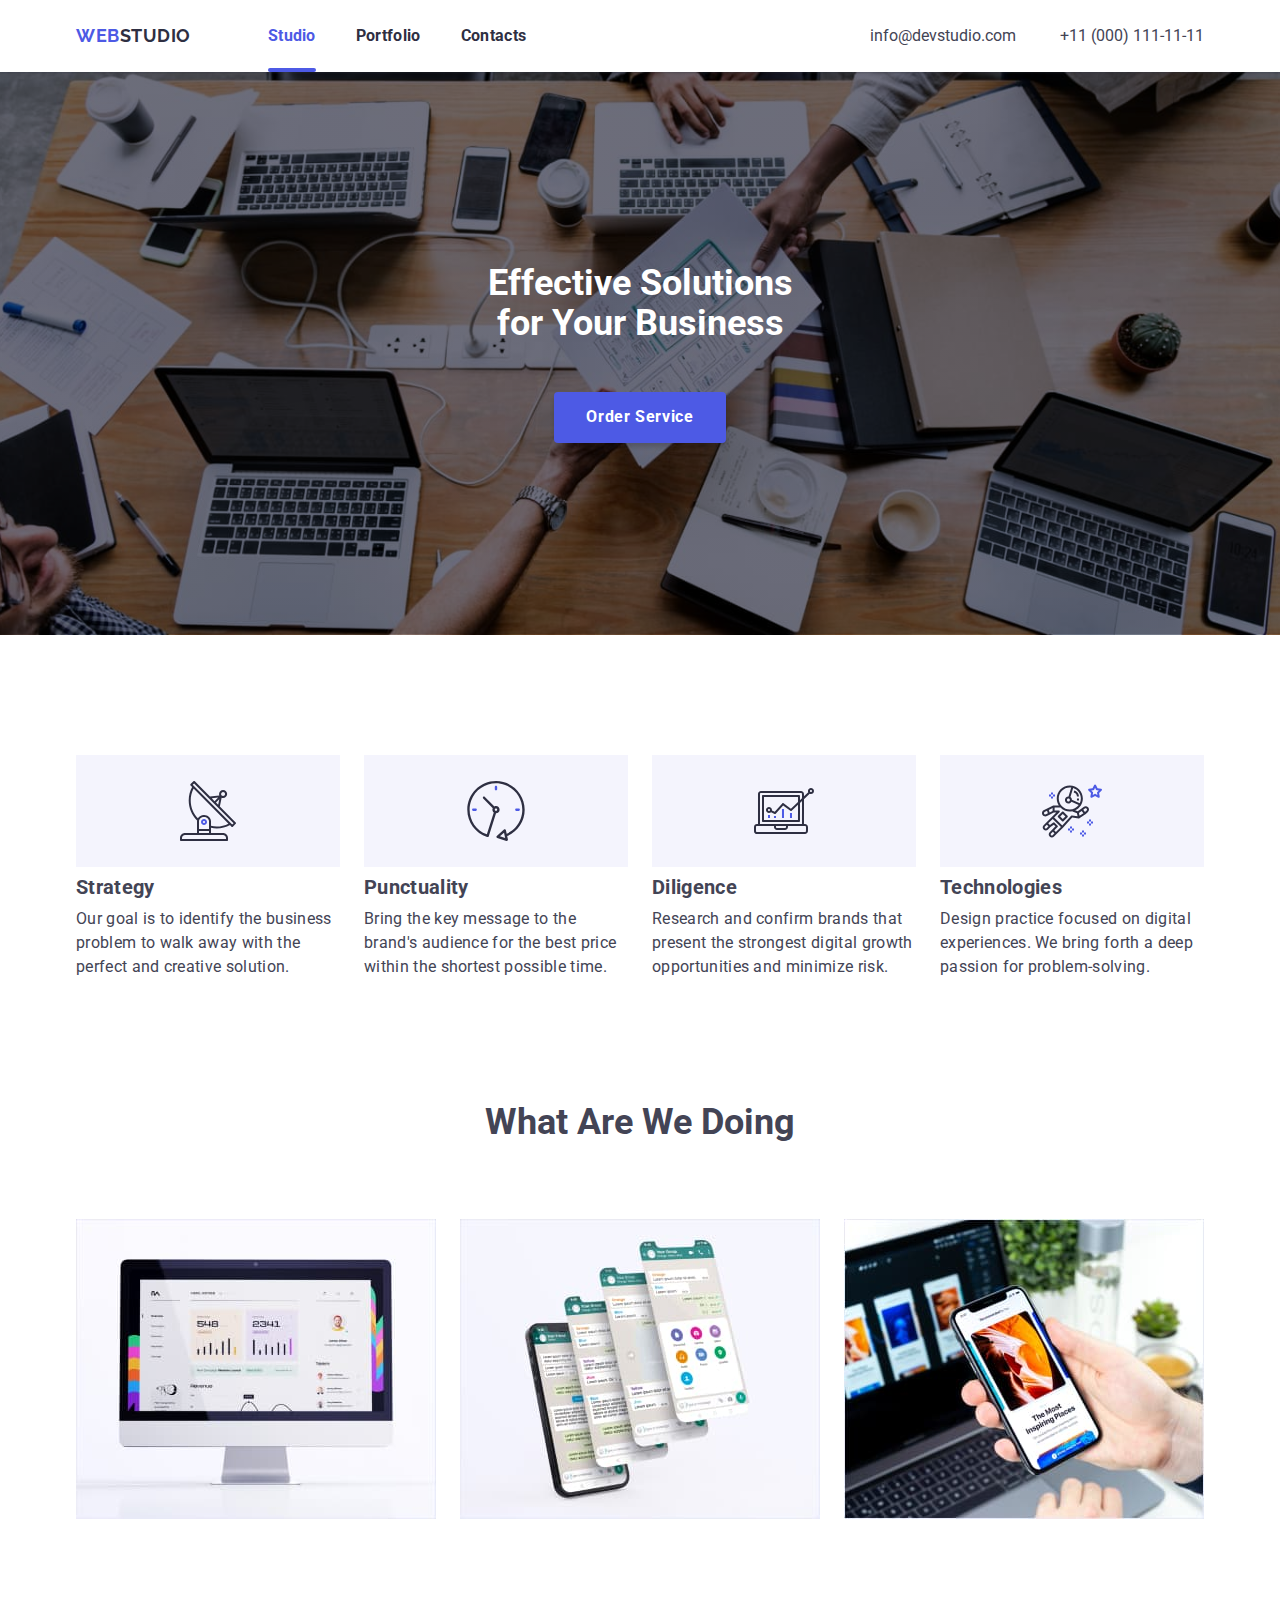
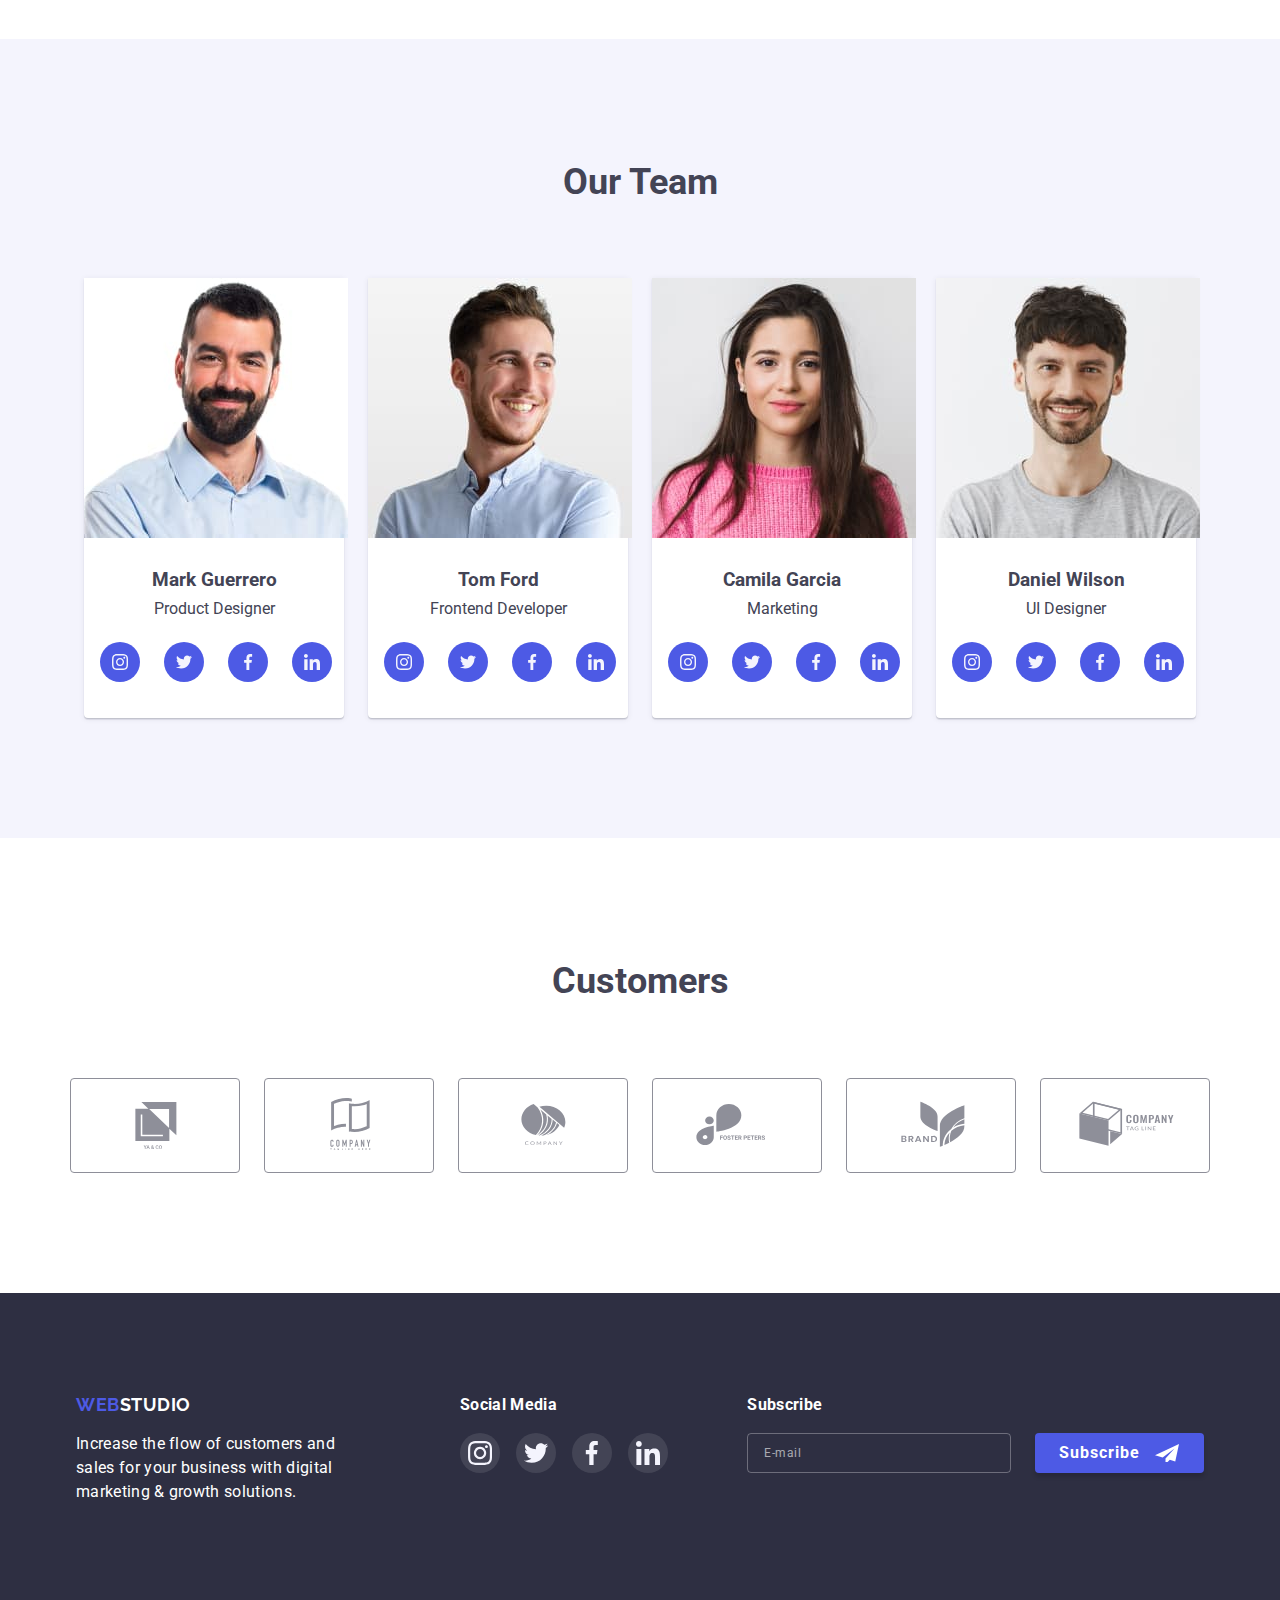
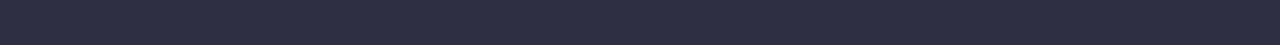
==== index.html @ fa2c044e "header pages links are connected - fixed" ====
<!DOCTYPE html>
<html lang="en">
  <head>
    <meta charset="UTF-8" />
    <meta http-equiv="X-UA-Compatible" content="IE=edge" />
    <meta name="viewport" content="width=device-width>, initial-scale=1.0" />
    <title>Студия</title>
    <link
    href="https://fonts.googleapis.com/css2?family=Raleway:wght@700&family=Roboto:wght@400;500;700;900&display=swap"
    rel="stylesheet"
  />
  <link rel="stylesheet" href="https://cdnjs.cloudflare.com/ajax/libs/modern-normalize/1.1.0/modern-normalize.min.css">
  <link rel="stylesheet" href="./css/styles.css" />
  </head>
  <body>
    <!--header begins-->
    
    <header class="header">
      <div class="container site-navigation">
      
        <nav class="navigation">
          <a href="./index.html"
            class="logo"><span class="blue-logo">Web</span>Studio</a
          >
          <button type="button" class="menu-button is-open" data-menu-button
          aria-expanded="false"
          >
            <svg class="button-cross-icon" width="32" height="22"
            aria-label="Mobile menu switcher">
              <use class="icon-menu" href="./images/icons.svg#icon-menu"></use>
              <use class="icon-cross" href="./images/icons.svg#icon-modal-cross"></use>
            </svg>
          </button>
          <div class="menu-container is-open" data-menu>
              <ul class="menu-container-items list">
                
                <li><a class="menu-container-pages" href="./index.html">Studio</a></li>
                <li><a class="menu-container-pages" href="./portfolio.html">Portfolio</a></li>
                <li><a class="menu-container-pages" href="">Contacts</a></li>
              </ul>
              <a class="menu-container-phone" href="href=tel:+11(000)111-11-11">+11(000)111-11-11</a>
              <a class="menu-container-email" href="mailto:info@devstudio.com">info@devstudio.com</a>
              <ul class="menu-social-icons list">
                <li class="social-icon">
                  <a href="" class="social-icons-link">
                    <svg class="social-icon-illustration" width="16" height="16">
                      <use href="./images/icons.svg#icon-instagram"></use>
                    </svg>
                </a>

                <li class="social-icon">
                  <a href="" class="social-icons-link">
                    <svg class="social-icon-illustration" width="16" height="16">
                      <use href="./images/icons.svg#icon-twitter"></use>
                    </svg>
                </a>
                </li>

                <li class="social-icon">
                  <a href="" class="social-icons-link">
                    <svg class="social-icon-illustration" width="16" height="16">
                      <use href="./images/icons.svg#icon-facebook"></use>
                    </svg>
                </a>
                </li>

                <li class="social-icon">
                  <a href="" class="social-icons-link">
                    <svg class="social-icon-illustration" width="16" height="16">
                      <use href="./images/icons.svg#icon-linkedin"></use>
                    </svg>
                </a>
                </li>

              </ul>
            </div>
          <ul class="list main-navigation">
            <li class="main-navigation-link active"><a href="./portfolio.html">Studio</a></li>
            <li class="main-navigation-link"><a href="./portfolio.html">Portfolio</a></li>
            <li class="main-navigation-link"><a href="">Contacts</a></li>
          </ul>
        </nav>
        <div class="contacts">
          <a href="mailto:info@devstudio.com">info@devstudio.com</a>
          <a href="tel:+11(000)111-11-11">+11 (000) 111-11-11</a>
        </div>
        
    </div>
    </header>
    <!--header ends-->

    <!--hero begins-->
    <main>
      <div>
        <section class="hero section">
          <div class="container">
          <h1 class="hero-title">Effective Solutions<br> for Your Business</h1>
          <button class="button" type="button" data-modal-open>Order Service</button>
        </div>
        </section>
      </div>
      <!--hero ends-->

      <!--What are we doing begins-->
     
      <section class="section">
        <div class="container">
        <!--Benefits begins-->
        <h2 hidden>Benefits</h2>
        <ul class="list benefits" >
          <li class="benefit-items">
            <div class="benefit-icons">
                <svg class="benefit-icon-1" width="60" height="64">
                  <use href="./images/icons.svg#icon-antenna"></use>
                </svg>
            </div>
            <h3>Strategy</h3>
            <p>
              Our goal is to identify the business problem to walk away with the
              perfect and creative solution.
            </p>
          </li>
          <li>
            <div class="benefit-icons">
                <svg class="benefit-icon-1" width="60" height="64">
                  <use href="./images/icons.svg#icon-clock"></use>
                </svg>
            </div>
            <h3>Punctuality</h3>
            <p>
              Bring the key message to the brand's audience for the best price
              within the shortest possible time.
            </p>
          </li>
          <li>
            <div class="benefit-icons">
              <svg class="benefit-icon-1" width="60" height="64">
                <use href="./images/icons.svg#icon-diagram"></use>
              </svg>
            </div>
            <h3>Diligence</h3>
            <p>
              Research and confirm brands that present the strongest digital
              growth opportunities and minimize risk.
            </p>
          </li>
          <li>
            <div class="benefit-icons">
              <svg class="benefit-icon-1" width="60" height="64">
                <use href="./images/icons.svg#icon-astronaut"></use>
              </svg>
            </div>
            <h3>Technologies</h3>
            <p>
              Design practice focused on digital experiences. We bring forth a
              deep passion for problem-solving.
            </p>
          </li>
        </ul>
      </div>
      </section>
    
      <!--Benefits ends-->

      <!--What are we doing begins-->
      
      <section class="section-no-top-padding">
        <div class="container our-services">
        <h2 class="heading-second-level">What Are We Doing</h2>
        <ul class="list services">
          <li>
            <img
              width="360"
              src="./images/imac-with-dashboard.jpg"
              alt="imac with dashboard"
            />
          </li>
          <li>
            <img
              width="360"
              src="./images/set-of-iphone-screens.jpg"
              alt="set of iphone screens"
            />
          </li>
          <li>
            <img
              width="360"
              src="./images/iphone-with-hand.jpg"
              alt="iphone with hand.jpg"
            />
          </li>
        </ul>
      </div>
      </section>
    
      <!--What are we doing ends-->

      <!--Our Team begins-->
      
        <section class="our-team section">
          <div class="container">
          <h2 class="heading-second-level">Our Team</h2>
          <ul class="list our-team-list">
            <li class="our-team-member">
              <img
                width="264"
                height="260"
                src="./images/mark-guerrero.jpeg"
                alt="mark guerrero"
              />
              <div class="our-team-description">
                <h3 class=>Mark Guerrero</h3>
                <p>Product Designer</p>
              </div>
              <ul class="social-icons list">
                <li class="social-icon">
                  <a href="" class="social-icons-link">
                    <svg class="social-icon-illustration" width="16" height="16">
                      <use href="./images/icons.svg#icon-instagram"></use>
                    </svg>
                </a>

                <li class="social-icon">
                  <a href="" class="social-icons-link">
                    <svg class="social-icon-illustration" width="16" height="16">
                      <use href="./images/icons.svg#icon-twitter"></use>
                    </svg>
                </a>
                </li>

                <li class="social-icon">
                  <a href="" class="social-icons-link">
                    <svg class="social-icon-illustration" width="16" height="16">
                      <use href="./images/icons.svg#icon-facebook"></use>
                    </svg>
                </a>
                </li>

                <li class="social-icon">
                  <a href="" class="social-icons-link">
                    <svg class="social-icon-illustration" width="16" height="16">
                      <use href="./images/icons.svg#icon-linkedin"></use>
                    </svg>
                </a>
                </li>

              </ul>
            </li>
            <li class="our-team-member">
              <img
                width="264"
                height="260"
                src="./images/tom-ford.jpeg"
                alt="tom ford"
              />
              <div class="our-team-description">
                <h3 class=>Tom Ford</h3>
                <p>Frontend Developer</p>
              </div>
              <ul class="social-icons list">
                <li class="social-icon">
                  <a href="" class="social-icons-link">
                    <svg class="social-icon-illustration" width="16" height="16">
                      <use href="./images/icons.svg#icon-instagram"></use>
                    </svg>
                </a>

                <li class="social-icon">
                  <a href="" class="social-icons-link">
                    <svg class="social-icon-illustration" width="16" height="16">
                      <use href="./images/icons.svg#icon-twitter"></use>
                    </svg>
                </a>
                </li>

                <li class="social-icon">
                  <a href="" class="social-icons-link">
                    <svg class="social-icon-illustration" width="16" height="16">
                      <use href="./images/icons.svg#icon-facebook"></use>
                    </svg>
                </a>
                </li>

                <li class="social-icon">
                  <a href="" class="social-icons-link">
                    <svg class="social-icon-illustration" width="16" height="16">
                      <use href="./images/icons.svg#icon-linkedin"></use>
                    </svg>
                </a>
                </li>

              </ul>
            </li>
            <li class="our-team-member">
              <img
                width="264"
                height="260"
                src="./images/camila-garcia.jpeg"
                alt="camila garcia"
              />
              <div class="our-team-description">
                <h3>Camila Garcia</h3>
                <p>Marketing</p>
              </div>
              <ul class="social-icons list">
                <li class="social-icon">
                  <a href="" class="social-icons-link">
                    <svg class="social-icon-illustration" width="16" height="16">
                      <use href="./images/icons.svg#icon-instagram"></use>
                    </svg>
                </a>

                <li class="social-icon">
                  <a href="" class="social-icons-link">
                    <svg class="social-icon-illustration" width="16" height="16">
                      <use href="./images/icons.svg#icon-twitter"></use>
                    </svg>
                </a>
                </li>

                <li class="social-icon">
                  <a href="" class="social-icons-link">
                    <svg class="social-icon-illustration" width="16" height="16">
                      <use href="./images/icons.svg#icon-facebook"></use>
                    </svg>
                </a>
                </li>

                <li class="social-icon">
                  <a href="" class="social-icons-link">
                    <svg class="social-icon-illustration" width="16" height="16">
                      <use href="./images/icons.svg#icon-linkedin"></use>
                    </svg>
                </a>
                </li>

              </ul>
            </li>
            <li class="our-team-member">
              <img
                width="264"
                height="260"
                src="./images/daniel-wilson.jpeg"
                alt="daniel wilso"
              />
              <div class="our-team-description">
                <h3>Daniel Wilson</h3>
                <p>UI Designer</p>
              </div>
              <ul class="social-icons list">
                <li class="social-icon">
                  <a href="" class="social-icons-link">
                    <svg class="social-icon-illustration" width="16" height="16">
                      <use href="./images/icons.svg#icon-instagram"></use>
                    </svg>
                </a>

                <li class="social-icon">
                  <a href="" class="social-icons-link">
                    <svg class="social-icon-illustration" width="16" height="16">
                      <use href="./images/icons.svg#icon-twitter"></use>
                    </svg>
                </a>
                </li>

                <li class="social-icon">
                  <a href="" class="social-icons-link">
                    <svg class="social-icon-illustration" width="16" height="16">
                      <use href="./images/icons.svg#icon-facebook"></use>
                    </svg>
                </a>
                </li>

                <li class="social-icon">
                  <a href="" class="social-icons-link">
                    <svg class="social-icon-illustration" width="16" height="16">
                      <use href="./images/icons.svg#icon-linkedin"></use>
                    </svg>
                </a>
                </li>

              </ul>
            </li>
          </ul>
        </div>   
        </section>
      
      <!--Our Team ends-->

      <!--Customers begins-->
      <section class="customers section">
        <div class="container">
          <h2 class="heading-second-level">Customers</h2>
          <ul class="customers-logos list">
            <li class="customer-logo-element">
                <a href="" class="customer-logo-first">
                  <svg class="customer-logo" width="104" height="56">
                    <use href="./images/icons.svg#icon-logo-1">
                    </use>
                  </svg>
                </a>
            </li>

            <li class="customer-logo-element">
                <a href="" class="customer-logo-first">
                    <svg class="customer-logo" width="104" height="56">
                      <use href="./images/icons.svg#icon-logo-2"></use>
                    </svg>
                </a>
            </li>

            <li class="customer-logo-element">
              <a href="" class="customer-logo-first">
                  <svg class="customer-logo" width="104" height="56">
                    <use href="./images/icons.svg#icon-logo-3"></use>
                  </svg>
                </a>
            </li>

            <li class="customer-logo-element">
              <a href="" class="customer-logo-first">
                  <svg class="customer-logo" width="104" height="56">
                    <use href="./images/icons.svg#icon-logo-4"></use>
                  </svg>
              </a>
            </li>

            <li class="customer-logo-element">
              <a href="" class="customer-logo-first">
                <svg class="customer-logo" width="104" height="56">
                  <use href="./images/icons.svg#icon-logo-5"></use>
                </svg>
              </a>
            </li>

            <li class="customer-logo-element">
              <a href="" class="customer-logo-first">
                <svg class="customer-logo" width="104" height="56">
                  <use href="./images/icons.svg#icon-logo-6"></use>
                </svg>
              </a>
            </li>
          </ul>

        </div>
      </section>

      <!--Customers ends-->
    </main>

    <!--Footer begins-->
    <footer>
      <div class="container">
        <div class="footer-wrap">
          <div class="footer-wrap-row">
            <div class="footer">
              <div class="footer-about-company">
                <a class="logo-footer" href=""
                  ><span class="blue-logo">Web</span>Studio</a
                >
                <p class="footer-text">
                  Increase the flow of customers and sales for your business with
                  digital marketing & growth solutions.
                </p>
              </div>
            </div>
  
            <div class="footer-social">
              <p class="footer-social-heading">Social Media</p>
              <p></p>
              <div class="footer-social-icons-set">
                <ul class="footer-social-icons list">
                  <li class="footer-icon-first">
                    <a href="" class="footer-icon-1">
                      <svg
                        class="footer-icon-iillustration"
                        width="24"
                        height="24"
                      >
                        <use
                          href="./images/icons.svg#icon-instagram-footer"
                        ></use>
                      </svg>
                    </a>
                  </li>
  
                  <li class="footer-icon-first">
                    <a href="" class="footer-icon-1">
                      <svg
                        class="footer-icon-illustration"
                        width="24"
                        height="24"
                      >
                        <use href="./images/icons.svg#icon-twitter-footer"></use>
                      </svg>
                    </a>
                  </li>
  
                  <li class="footer-icon-first">
                    <a href="" class="footer-icon-1">
                      <svg
                        class="footer-icon-illustration"
                        width="24"
                        height="24"
                      >
                        <use href="./images/icons.svg#icon-facebook-footer"></use>
                      </svg>
                    </a>
                  </li>
  
                  <li class="footer-icon-first">
                    <a href="" class="footer-icon-1">
                      <svg
                        class="footer-icon-illustration"
                        width="24"
                        height="24"
                      >
                        <use href="./images/icons.svg#icon-linkedin-footer"></use>
                      </svg>
                    </a>
                  </li>
                </ul>
              </div>
            </div>
          </div>

          <div class="footer-form-subscribe">
            <p class="footer-social-heading">Subscribe</p>
            <form class="footer-form-elements">
              <label for="subscribe">
                <input
                  class="input-subscribe"
                  type="email"
                  name="subscribe"
                  placeholder="E-mail"
                />
              </label>
              <button class="form-btn-submit btn button" type="submit">
                Subscribe
              </button>
            </form>
          </div>
        </div>
      </div>
    </footer>
    
    <!--Modal window begins-->

    <div class="backdrop is-hidden" data-modal>
        <div class="modal is-hidden">
          
          <div class="modal-wrap">
            <button data-modal-close class="modal-window-button">
              <svg class="modal-window-cross" width="8" height="8">
                <use href="./images/icons.svg#icon-modal-cross"></use>
              </svg>
            </button>

            <div class="form-modal-window">
              <p class="order-service-text">Leave your contacts and we will call you back</p>
              <form class="order-service-modal">
                <label class="order-service-label" for="name">
                  Name
                      <div class="input-name-field"><input name="text" type="text"></div>
                      <svg class="input-name-person" width="18" height="18">
                        <use href="./images/icons.svg#icon-person"></use>
                      </svg>
                    </label>
                 <label class="order-service-label" for="phone">
                  Phone
                
                  <div class="form-input-phone"><input name="phone" type="tel"></div>
                  <svg class="input-name-phone" width="18" height="24">
                    <use href="./images/icons.svg#icon-phone"></use>
                  </svg>
                </label>
                 <label class="order-service-label" for="email">
                  Email
                 
                  <div class="form-input-email"><input name="email" type="email"></div>
                  <svg class="input-name-email" width="18" height="24">
                    <use href="./images/icons.svg#icon-email"></use>
                  </svg>
                </label>
                 <label class="order-service-label"  for="comment">
                  Comment
                  <textarea class="form-input-comment" name="comment" id="" cols="30" rows="9" placeholder="Text input"></textarea>
                  </label>
                 <label class="service-label-row">
                  <input class="order-service-comment" type="checkbox">
                  <span class="checkbox-icon"></span>
                  I accept the terms and conditions of the <a class="privacy-policy-link">Privacy Policy</a>
                </label>
                <button class="button btn-modal" type="submit">Send</button>
              </form>
            </div>
          </div>

        </div>
    </div>
      <!--Modal window ends-->

    <!--Footer ends-->
    <script src="./js/modal.js"></script>
    <script src="./js/mobile-menu.js"></script>
  </body>
</html>
---- css/styles.css ----
/*Global Colors-Variables*/
:root {
  --accent-color: #4d5ae5;
  --accent-clicked-butoon: #404bbf;
  --title-text-color: #2e2f42;
  --primary-text-color: #434455;
  --primary-background-color: #fff;
  --secondary-background-color: #f4f4fd;
  --dark-background-color: #2e2f42;
}

/*Global page settings begins*/
body {
  background-color: var(--primary-background-color);
  color: var(--primary-text-color);
  font-family: Roboto, sans-serif, Arial, Helvetica, sans-serif;
  font-size: 16px;
}

.container {
  max-width: 1158px;
  margin: 0 auto;
  padding: 0 15px 0 15px;
}

/*General Responsive styles*/

@media screen and (min-width: 480px) {
  .container {
    width: 480px;
  }

  .section {
    padding: 96px 0 96px 0;
  }

  .section-smaller-top {
    padding: 48px 0 96px 0;
  }
}

@media screen and (min-width: 768px) {
  .container {
    width: 768px;
  }

  .section {
    padding: 96px 0 96px 0;
  }

  .section-smaller-top {
    padding: 64px 0 96px 0;
  }
}

@media screen and (min-width: 1200px) {
  .container {
    width: 1158px;
  }

  .section {
    padding: 120px 0 120px 0;
  }

  .section-smaller-top {
    padding: 96px 0 96px 0;
  }

/*General Responsive styles ends*/

}

.section-no-padding {
  padding: 0;
}

.section-no-top-padding {
  padding: 0;
  padding-bottom: 120px;
}

h1,
h2,
h3,
h4,
h5,
h6,
p,
ul {
  margin-top: 0;
  margin-bottom: 0;
}

img {
  display: block;
}

/*list - turn of bullets*/
.list {
  list-style: none;
}

footer {
  background-color: var(--dark-background-color);
  color: var(--primary-background-color);
  padding: 100px 0 100px 0;
}
/*Global page settings ends*/

/*Studio page begins*/

/*Mobile menu hover style*/

.menu-container {
  display: none;
  position: absolute;
  top: 0;
  left: 0;
  width: 100%;
  height: 100vh;
  background-color: var(--primary-background-color);
  padding: 40px;
}

.menu-button {
  cursor: pointer;
  z-index: 2;
}

.menu-container.is-open {
  display: block;
  z-index: 1;
}

.menu-container-items {
  padding-left: 0;
  margin-top: 40px;
}

.menu-container-items li:last-child {
  margin-bottom: 284px;
}

.menu-container-pages {
  display: block;
  font-family: "Roboto", sans-serif;
  font-size: 36px;
  font-weight: 700;
  line-height: 1.11;
  color: var(--title-text-color);
  letter-spacing: 0.02em;
  text-transform: capitalize;
  margin-bottom: 40px;
}

.menu-container-pages:hover,
.menu-container-pages:focus {
  color: var(--accent-color);
}

.menu-container-phone {
  font-family: "Roboto";
  font-style: normal;
  font-weight: 600;
  font-size: 36px;
  line-height: 1.33;
  color: var(--accent-color);
}

.menu-container-email {
  display: block;
  font-family: "Roboto";
  font-style: normal;
  font-weight: 500;
  font-size: 20px;
  line-height: 1.2;
  color: var(--title-text-color);
  margin-top: 40px;
}

.menu-social-icons {
  display: flex;
  justify-content: space-between;
  padding-left: 0;
  margin-top: 48px;
}

/*Header*/

.header {
  position: relative;
  padding-top: 24px;
  padding-bottom: 24px;
  box-shadow: 0px 2px 1px rgba(46, 47, 66, 0.08),
    0px 1px 1px rgba(46, 47, 66, 0.16), 0px 1px 6px rgba(46, 47, 66, 0.08);
}
.site-navigation {
  /* display: flex; */
  align-items: center;
  justify-content: space-between;
}

.navigation {
  display: flex;
  align-items: center;
  justify-content: space-between;
}

/*Mobile Menu*/

.menu-button .icon-cross {
  display: none;
}

.menu-button.is-open .icon-cross {
  display: block;
}

.menu-button.is-open .icon-menu {
  display: none;
}

/*Buttons*/

.menu-button {
  display: inline-flex;
  background-color: transparent;
  border: none;
  stroke: var(--title-text-color);
  cursor: pointer;
  margin: 0;
  padding: 0;
}

.button {
  font-family: Roboto, sans-serif;
  font-size: 16px;
  line-height: 1.17;
  font-weight: 700;
  letter-spacing: 0.04em;
  background-color: var(--accent-color);
  color: var(--primary-background-color);
  cursor: pointer;
  border: none;
  padding: 16px 32px 16px 32px;
  box-shadow: 0px 4px 4px rgba(0, 0, 0, 0.15);
  border-radius: 4px;
  transition: background-color 250ms cubic-bezier(0.4, 0, 0.2, 1);
}

.button:hover,
.button:focus {
  background-color: var(--accent-clicked-butoon);
}

.button-light {
  font-family: Roboto, sans-serif;
  font-size: 16px;
  line-height: 1.5;
  font-weight: 700;
  letter-spacing: 0.04em;
  color: var(--accent-color);
  background-color: var(--secondary-background-color);
  cursor: pointer;
  border: 1px solid #e7e9fc;
  padding: 12px 24px;
  border-radius: 4px;
  margin-right: 24px;
  box-shadow: none;
  transition: background-color 250ms cubic-bezier(0.4, 0, 0.2, 1),
    color 250ms cubic-bezier(0.4, 0, 0.2, 1),
    border 250ms cubic-bezier(0.4, 0, 0.2, 1),
    box-shadow 250ms cubic-bezier(0.4, 0, 0.2, 1);
}

.button-light:last-child {
  margin-right: 0;
}

.button-light:hover,
.button-light:focus {
  color: var(--primary-background-color);
  background-color: var(--accent-color);
  border: 1px solid var(--accent-color);
  box-shadow: 0px 3px 1px rgba(0, 0, 0, 0.1), 0px 2px 1px rgba(0, 0, 0, 0.08),
    0px 2px 2px rgba(0, 0, 0, 0.12);
}

/*Header-Logo*/

.logo-footer {
  color: var(--primary-background-color);
  font-family: Raleway, sans-serif;
  font-weight: 700;
  font-size: 18px;
  line-height: 1.33;
  letter-spacing: 0.03em;
  text-transform: uppercase;
}

.logo {
  color: var(--title-text-color);
  font-family: Raleway, sans-serif;
  font-weight: 700;
  font-size: 18px;
  line-height: 1.33;
  letter-spacing: 0.03em;
  text-transform: uppercase;
  margin-right: 77px;
}

nav a,
footer a {
  text-decoration: none;
}

.blue-logo {
  color: var(--accent-color);
}

/*Header - main navigation*/

.main-navigation {
  display: flex;
  padding-left: 0;
  gap: 40px;
}

.main-navigation li {
  display: block;
}

.main-navigation a {
  color: var(--title-text-color);
  text-decoration: none;
  font-weight: 700;
  font-size: 16px;
  line-height: 1.5;
  letter-spacing: 0.02em;
  transition: color 250ms cubic-bezier(0.4, 0, 0.2, 1);
}

.main-navigation-link {
  position: relative;
}

.active a {
  color: var(--accent-color);
}

.active a::after {
  content: "";
  display: inline-block;
  position: absolute;
  bottom: -100%;
  left: 0;
  background-color: var(--accent-color);
  width: 100%;
  height: 4px;
  border-radius: 2px;
}

.main-navigation a:hover,
.main-navigation a:focus {
  color: var(--accent-color);
}

/*Benefits*/
.benefits {
  /* display: flex; */
  padding-left: 0;
  gap: 24px;
}

.benefit-icons {
  display: flex;
  background-color: var(--secondary-background-color);
  height: 112px;
  margin-bottom: 8px;
  justify-content: center;
  align-items: center;
}

/*What we are doing*/
.services {
  /* display: flex; */
  padding-left: 0;
}

.services li {
  margin-right: 24px;
}

.services li:last-child {
  margin-right: 0;
}

/*Contacts*/

.contacts {
  display: flex;
}

.contacts > a {
  font-family: inherit;
  color: var(--primary-text-color);
  text-decoration: none;
  margin-left: 40px;
  transition: color 250ms cubic-bezier(0.4, 0, 0.2, 1);
}

.contacts > a:hover,
.contacts > a:focus {
  color: var(--accent-color);
}

/*Studio page*/
/*Hero*/

.hero {
  /* display: flex; */
  align-items: center;
  padding: 192px 0 192px 0;
  color: var(--primary-background-color);
  text-align: center;
  background-image: linear-gradient(
      to right,
      rgba(46, 47, 66, 0.7),
      rgba(46, 47, 66, 0.7)
    ),
    url(../images/people-office.jpeg);
  background-blend-mode: multiply;
  background-repeat: no-repeat;
  background-size: cover;
  background-position: center;
  max-width: 1600px;
  margin: 0 auto;
}

.hero-title {
  font-size: 56px;
  line-height: 1.07;
  color: var(--primary-background-color);
  margin-bottom: 48px;
}

/*What we are doing*/
.heading-second-level {
  font-size: 36px;
  line-height: 1.33;
  margin-bottom: 72px;
}

.our-services {
  text-align: center;
}

/*Our Team*/

.our-team {
  text-align: center;
  background-color: var(--secondary-background-color);
}

.our-team-member li:last-child {
  margin-right: 0;
}

.our-team-member li:first-child {
  padding-right: 0;
  padding-left: 0;
}

.our-team-list {
  /* display: flex; */
  padding-left: 0;
}

.our-team-list .social-icons {
  display: flex;
  gap: 24px;
  padding: 12px 16px 36px 16px;
}

.our-team-description {
  padding: 32px 0 12px 0;
}

.our-team-list > h3 {
  font-size: 20px;
  line-height: 1.2;
}

.our-team-list h3 {
  margin-bottom: 8px;
}

.social-icons-link {
  display: flex;
  align-items: center;
  justify-content: center;
  width: 40px;
  height: 40px;
  background-color: var(--accent-color);
  border-radius: 50%;

  transition: background-color 250ms cubic-bezier(0.4, 0, 0.2, 1);
}

.social-icons-link:hover,
.social-icons-link:focus {
  background-color: var(--accent-clicked-butoon);
}

/*Footer*/
footer {
  /* display: flex; */
  align-items: center;
}
.footer-wrap {
  display: flex;
  flex-direction: column;
  align-items: center;
}

footer p {
  margin-top: 16px;
}

.footer-social-icons {
  display: flex;
  gap: 16px;
  padding-left: 0;
}

.footer-social-heading {
  margin-top: 0;
  font-family: "Roboto" sans-serif;
  font-weight: 700;
  font-size: 16px;
  line-height: 1.5;
  letter-spacing: 0.02em;
  color: var(--primary-background-color);
}

.footer-icon-1 {
  display: flex;
  padding: 8px;
  border-radius: 50%;
  background-color: rgba(255, 255, 255, 0.1);
  transition: background-color 250ms cubic-bezier(0.4, 0, 0.2, 1);
}

.footer-icon-illustration {
  justify-content: center;
  align-items: center;
}

.footer-icon-1:hover,
.footer-icon-1:focus {
  background-color: rgba(49, 208, 170, 1);
}

.btn {
  padding: 0;
  margin: 0;
}

.form-btn-submit {
  background-color: var(--accent-color);
  border: none;
  color: var(--primary-background-color);
  padding: 8px 64px 8px 24px;
  border-radius: 4px;
  font-family: "Roboto", sans-serif;
  font-weight: 700;
  font-size: 16px;
  line-height: 1.5;
  letter-spacing: 0.06em;
  margin-left: 12px;
}

.footer-form-elements {
  display: flex;
  flex-direction: column;
  align-items: center;
  margin-top: 16px;
  position: relative;
}

.form-btn-submit::before {
  content: "";
  display: block;
  position: absolute;
  top: 70%;
  left: 45%;
  width: 24px;
  height: 20px;
  background-image: url(../images/send.svg);
  background-repeat: no-repeat;
  background-size: cover;
  transform: translate(-50%, -50%);
}

.input-subscribe::placeholder {
  font-family: "Roboto", sans-serif;
  font-size: 12px;
  line-height: 2;
  letter-spacing: 0.04em;
  color: rgba(255, 255, 255, 0.6);
}

.input-subscribe:focus,
.input-subscribe {
  color: var(--primary-background-color);
  padding-left: 16px;
  font-family: "Roboto", sans-serif;
  font-size: 12px;
  line-height: 2;
  letter-spacing: 0.04em;
}

.input-subscribe:focus::placeholder {
  color: transparent;
}

/*Client Logos*/
.customers {
  text-align: center;
}

.customer-logo-element:hover,
.customer-logo-element:focus {
  border: 1px solid var(--accent-color);
  cursor: pointer;
}

.customer-logo-first:hover,
.customer-logo-first:focus {
  cursor: pointer;
  fill: currentColor;
  color: var(--accent-color);
}

.customer-logo-element:hover .customer-logo,
.customer-logo-element:focus .customer-logo {
  color: var(--accent-color);
  cursor: pointer;
}

.customer-logo {
  color: currentColor;
  transition: color 250ms cubic-bezier(0.4, 0, 0.2, 1);
}

.customer-logo-first {
  fill: currentColor;
  color: #8e8f99;
  transition: color 250ms cubic-bezier(0.4, 0, 0.2, 1);
}

/*Modal window*/
.backdrop {
  position: fixed;
  top: 0;
  left: 0;
  width: 100%;
  height: 100%;
  background-color: rgba(46, 47, 66, 0.4);
  opacity: 1;
  transition: opacity 250ms cubic-bezier(0.4, 0, 0.2, 1);
}

.backdrop.is-hidden {
  opacity: 0;
  pointer-events: none;
  transition: opacity 250ms cubic-bezier(0.4, 0, 0.2, 1);
}

.modal-wrap {
  padding: 24px;
}

.backdrop.is-hidden .modal {
  transform: translate(-50%, -50%) scale(0.5);
}

.modal {
  display: flex;
  position: absolute;
  justify-content: center;
  top: 50%;
  left: 50%;
  background-color: #fcfcfc;
  box-shadow: 0px 1px 1px rgba(0, 0, 0, 0.14), 0px 1px 3px rgba(0, 0, 0, 0.12),
    0px 2px 1px rgba(0, 0, 0, 0.2);
  border-radius: 4px;
  transform: translate(-50%, -50%) scale(1);
  transition: transform 250ms cubic-bezier(0.4, 0, 0.2, 1);
}

.modal-window-button {
  cursor: pointer;
  display: flex;
  justify-content: center;
  align-items: center;
  width: 24px;
  height: 24px;
  background-color: #e7e9fc;
  border: 1px solid rgba(0, 0, 0, 0.1);
  border-radius: 50%;
  box-shadow: none;
  transition: background-color 250ms cubic-bezier(0.4, 0, 0.2, 1);
  margin-left: auto;
  margin-bottom: 24px;
}

.modal-window-button:hover,
.modal-window-button:focus {
  border: none;
  background-color: var(--accent-color);
}

.modal-window-button:hover .modal-window-cross {
  fill: var(--primary-background-color);
}

.modal-window-cross {
  fill: rgba(0, 0, 0, 1);
}

.order-service-text {
  font-family: "Roboto", sans-serif;
  font-weight: 600;
  font-size: 16px;
  line-height: 1.5;
  text-align: center;
  letter-spacing: 0.02em;
  color: var(--title-text-color);
  margin-bottom: 16px;
}

.order-service-label {
  display: flex;
  position: relative;
  width: 360px;
  flex-direction: column;
  font-family: "Roboto" sans-serif;
  font-size: 12px;
  line-height: 1.17;
  letter-spacing: 0.01em;
  color: #8e8f99;
}

.order-service-label > textarea {
  resize: none;
  border: 1px solid rgba(33, 33, 33, 0.2);
  border-radius: 4px;
  margin-top: 4px;
  margin-bottom: 16px;
}

.service-label-row {
  display: flex;
  position: absolute;
  left: 16px;
  flex-direction: row;
  width: 360px;
  font-family: "Roboto" sans-serif;
  font-size: 12px;
  line-height: 1.17;
  letter-spacing: 0.01em;
  color: #8e8f99;
  align-items: center;
}

.service-label-row > input {
  margin-right: 8px;
}

.form-input-comment::placeholder {
  font-family: "Roboto", sans-serif;
  font-size: 12px;
  line-height: 1.17;
  letter-spacing: 0.01em;
  color: rgba(117, 117, 117, 0.5);
}
.form-input-comment:focus::placeholder {
  color: transparent;
}

.btn-modal {
  display: block;
  width: 170px;
  margin: 0 auto;
  margin-top: 40px;
}

.input-name-field > input,
.form-input-phone > input,
.form-input-email > input {
  height: 40px;
  width: 360px;
  border: 1px solid rgba(33, 33, 33, 0.2);
  border-radius: 4px;
  margin-bottom: 8px;
  margin-top: 4px;
  padding-left: 34px;
  transition: border 250ms cubic-bezier(0.4, 0, 0.2, 1);
}

.order-service-label > textarea {
  padding: 8px 16px;
  transition: border 250ms cubic-bezier(0.4, 0, 0.2, 1);
}

.order-service-label {
  position: relative;
}

.input-name-person {
  position: absolute;
  top: 55%;
  left: 26px;
  transform: translate(-50%, -50%);
  transition: fill 250ms cubic-bezier(0.4, 0, 0.2, 1);
}

.input-name-phone {
  position: absolute;
  top: 58%;
  left: 26px;
  transform: translate(-50%, -50%);
  transition: fill 250ms cubic-bezier(0.4, 0, 0.2, 1);
}

.input-name-email {
  position: absolute;
  top: 58%;
  left: 26px;
  transform: translate(-50%, -50%);
  transition: fill 250ms cubic-bezier(0.4, 0, 0.2, 1);
}

.input-name-field input:focus,
.form-input-phone input:focus,
.form-input-email input:focus,
.order-service-label textarea:focus {
  border: 1px solid var(--accent-color);
}

.input-name-field:focus-within + svg,
.form-input-phone:focus-within + svg,
.form-input-email:focus-within + svg {
  fill: var(--accent-color);
}

.order-service-comment {
  -webkit-appearance: none;
  -moz-appearance: none;
  appearance: none;
}

.checkbox-icon {
  display: inline-block;
  width: 16px;
  height: 16px;
  border: 1.25px solid var(--title-text-color);
  border-radius: 2px;
  transition: background-color 250ms cubic-bezier(0.4, 0, 0.2, 1),
    border 250ms cubic-bezier(0.4, 0, 0.2, 1);
  margin-right: 8px;
}

.order-service-comment:checked + .checkbox-icon {
  background-color: var(--accent-color);
  border: none;
  background-image: url(../images/tick.svg);
  background-repeat: no-repeat;
  background-size: cover;
}

.privacy-policy-link {
  color: var(--accent-clicked-butoon);
  padding-left: 4px;
  cursor: pointer;
  text-decoration: underline;
}

/*Studio page ends*/

/*Portfolio page begins*/

.heading-third-level {
  font-size: 20px;
  line-height: 1.2;
  letter-spacing: 0.02em;
}

/*Portfolio Navigation*/

.portfolio-menu {
  display: inline-flex;
  padding-left: 0;
  /* justify-content: center; */
  margin-bottom: 72px;
}

/* .portfolio-menu li {
  margin-right: 24px;
} */

/*Portfolio works*/
.portfolio-items {
  padding-left: 0;
  display: flex;
  flex-wrap: wrap;
  row-gap: 48px;
  column-gap: 24px;
}

.portfolio-items h2 {
  margin-bottom: 8px;
}

.portfolio-image-wrap {
  position: relative;
  overflow: hidden;
}

.portfolio-image-overlay::before {
  content: "";
  position: absolute;
  display: inline-block;
  width: 100%;
  height: 100%;
  background-color: var(--accent-color);
  transform: translateY(100%);
  transition: transform 250ms cubic-bezier(0.4, 0, 0.2, 1);
}

.portfolio-element-link:hover .portfolio-image-overlay::before {
  transform: translateY(0%);
}

.portfolio-image-text-over {
  position: absolute;
  top: 0;
  left: 0;
  padding: 40px 32px;
  font-family: "Roboto", sans-serif;
  font-size: 16px;
  line-height: 1.5x;
  color: var(--primary-background-color);
  letter-spacing: 0.02em;
  transform: translateY(200%);
  transition: transform 250ms cubic-bezier(0.4, 0, 0.2, 1);
}

.portfolio-element-link:hover .portfolio-image-text-over {
  transform: translateY(0%);
}

.portfolio-description {
  padding: 32px 16px;
  box-shadow: 0px 1px 6px rgba(46, 47, 66, 0.08);
}

.portfolio-card:hover {
  box-shadow: 0px 1px 6px rgba(46, 47, 66, 0.08);
  cursor: pointer;
}

.portfolio-card p {
  font-size: 16px;
  line-height: 1.5;
  letter-spacing: 0.02em;
}

/*Responsive design: Media - up to 480px*/

@media screen and (max-width: 479px){
  .main-navigation {
    display: none;
  }
  
  .contacts {
    display: none;
  }
  
  .portfolio-menu {
    flex-wrap: wrap;
    max-width: 263px;
    gap: 16px;
    margin-left: 16px;
  }
}

/*Responsive design: Media - from 480px*/

@media screen and (min-width: 480px) {
  .main-navigation {
    display: none;
  }

  .contacts {
    display: none;
  }

  .section-no-top-padding {
    display: none;
  }

  .hero-title {
    font-size: 36px;
    line-height: 1.11;
  }

  .logo-footer {
    display: block;
    margin: 0 auto;
    margin-bottom: 16px;
    text-align: center;
  }

  .our-team-member {
    width: 260px;
    background-color: var(--primary-background-color);
    margin-right: 24px;
    box-shadow: 0px 1px 6px rgba(46, 47, 66, 0.08),
      0px 1px 1px rgba(46, 47, 66, 0.16), 0px 2px 1px rgba(46, 47, 66, 0.08);
    border-radius: 0px 0px 4px 4px;
    margin: 0 auto;
    margin-bottom: 72px;
  }

  .our-team-member:last-child {
    margin-bottom: 0;
  }

  .customers-logos {
    display: flex;
    flex-wrap: wrap;
    gap: 16px;
    row-gap: 72px;
    justify-content: center;
    padding-left: 0px;
  }

  .customer-logo-element {
    display: inline-block;
    border: 1px solid #8e8f99;
    border-radius: 4px;
    padding: 16px 32px;
    transition: border 250ms cubic-bezier(0.4, 0, 0.2, 1);
  }

  .footer-social-heading {
    text-align: center;
  }

  .footer-social {
    margin-bottom: 72px;
  }

  .footer-text {
    font-size: 16px;
    line-height: 1.5;
    letter-spacing: 0.02em;
    width: 264px;
    margin: 0 auto;
    margin-bottom: 72px;
  }

  .input-subscribe {
    padding: 0;
    padding-left: 16px;
    margin: 0;
    margin-bottom: 16px;
    height: 40px;
    width: 396px;
    background-color: transparent;
    border: 1px solid rgba(255, 255, 255, 0.3);
    border-radius: 4px;
  }

  .form-btn-submit::before {
    top: 78%;
    left: 64%;
  }

  .benefits li {
    width: 396px;
    padding-left: 0;
    margin: 0 auto;
  }

  .benefits li:last-child {
    margin-bottom: 0;
  }

  .benefit-icons {
    display: none;
  }

  .benefits h3 {
    font-size: 36px;
    line-height: 0.9;
    margin-bottom: 8px;
    text-align: center;
  }

  .benefits li {
    font-size: 16px;
    line-height: 1.5;
    margin-bottom: 72px;
    letter-spacing: 0.02em;
  }

  .benefitd li:last-child {
    margin-bottom: 0;
  }

  .portfolio-menu {
    flex-wrap: wrap;
    width: 263px;
    gap: 16px;
    margin-left: 16px;
  }
}

@media screen and (min-width: 768px) {
  .menu-button {
    display: none;
  }

  .menu-container.is-open {
    display: none;
  }

  .main-navigation {
    display: flex;
  }

  .site-navigation {
    display: flex;
  }

  .contacts {
    display: flex;
    flex-direction: column;
    gap: 4px;
  }

  .active a::after {
    bottom: -136%;
  }

  .benefits {
    display: flex;
    flex-wrap: wrap;
    gap: 24px;
  }

  .benefits li {
    width: 356px;
    padding-left: 0;
    margin: 0 auto;
  }

  .our-team-list {
    display: flex;
    flex-wrap: wrap;
    gap: 24px;
    justify-content: center;
  }

  .our-team-member {
    margin: 0;
  }

  .customers-logos {
    display: flex;
    gap: 24px;
    margin: 0 auto;
  }

  .portfolio-menu {
    display: flex;
    gap: 24px;
  }

  .portfolio-card {
    width: calc((100% - 24px) / 2);
  }

  .footer-about-company {
    width: 264px;
  }

  .input-subscribe {
    padding: 0;
    padding-left: 16px;
    margin: 0;
    height: 40px;
    width: 264px;
    background-color: transparent;
    border: 1px solid rgba(255, 255, 255, 0.3);
    border-radius: 4px;
  }

  .footer-wrap {
    padding-left: 108px;
  }

  .footer-wrap-row {
    display: flex;
    flex-direction: row;
    margin-right: auto;
    gap: 24px;
  }

  .footer-form-elements {
    display: flex;
    flex-direction: row;
  }

  .footer-form-subscribe {
    margin-right: auto;
  }

  .form-btn-submit {
    margin-left: 24px;
  }

  .form-btn-submit::before {
    top: 48%;
    left: 92%;
  }

  .logo-footer,
  .footer-social-heading {
    text-align: left;
  }
}

/*Responsive design: Media - 1200px*/

@media screen and (min-width: 1200px) {
  .active a::after {
    bottom: -100%;
  }

  .contacts {  
    flex-direction: row;
  }

  .benefits li {
    width: 264px;
    padding-left: 0;
    margin: 0 auto;
  }

  .benefit-icons {
    display: flex;
  }

  .benefits h3 {
    font-size: 20px;
    line-height: 1.2;
    margin-bottom: 8px;
    text-align: left;
  }

  .portfolio-menu {
    display: flex;
    justify-content: center;
    width: 100%;
    gap: 24px;
    margin-left: 16px;
  }

  .portfolio-card {
    width: calc((100% - 48px) / 3);
  }

  .footer-wrap {
    flex-direction: row;
    padding-left: 0;
  }

  .footer-wrap-row{
    gap: 120px;
  }

  footer p{
    margin-bottom: 0;
  }

  .footer-text{
    margin-bottom: 0;;
  }

  .footer-form-subscribe{
    align-self: flex-start;
    margin-right: 0;;
  }

  .section-no-top-padding {
    display: flex;
  }

  .services{
    display: flex;
  }

  .customers-logos {
    flex-wrap: nowrap;
  }
}
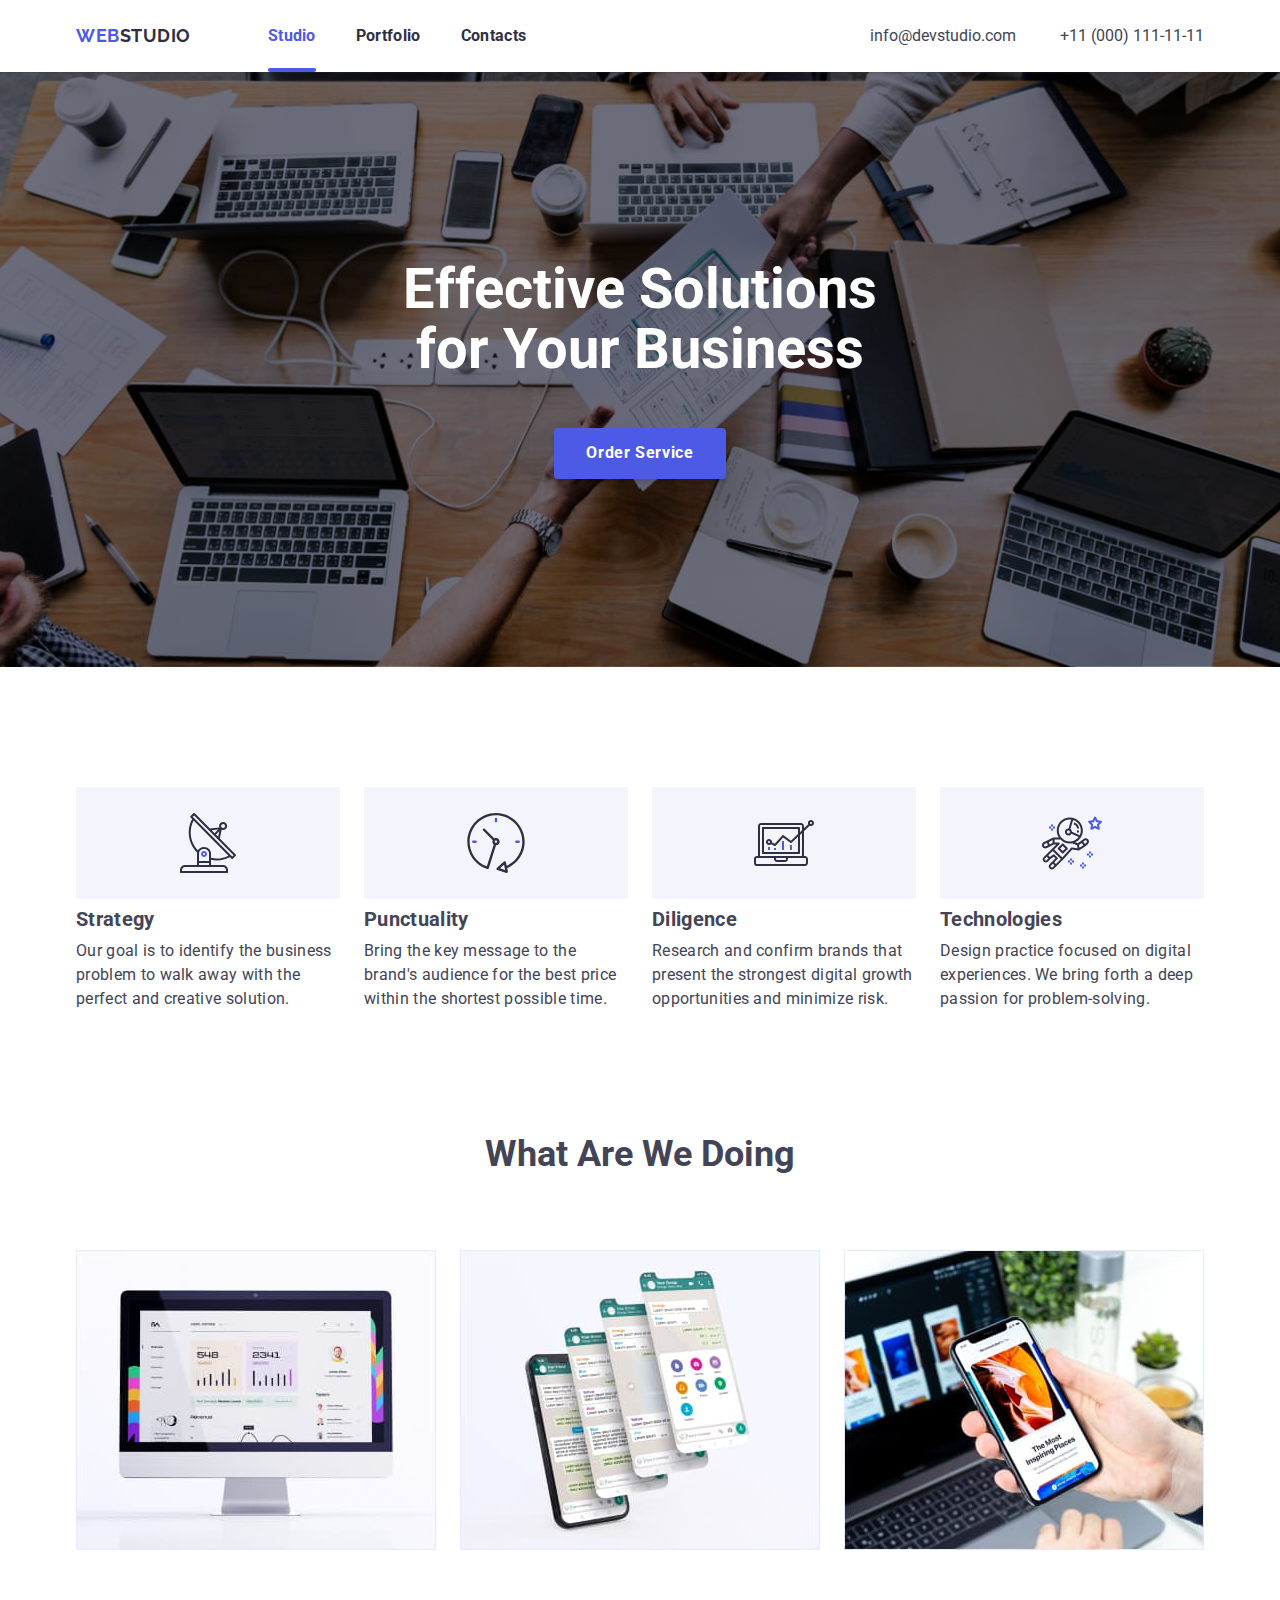
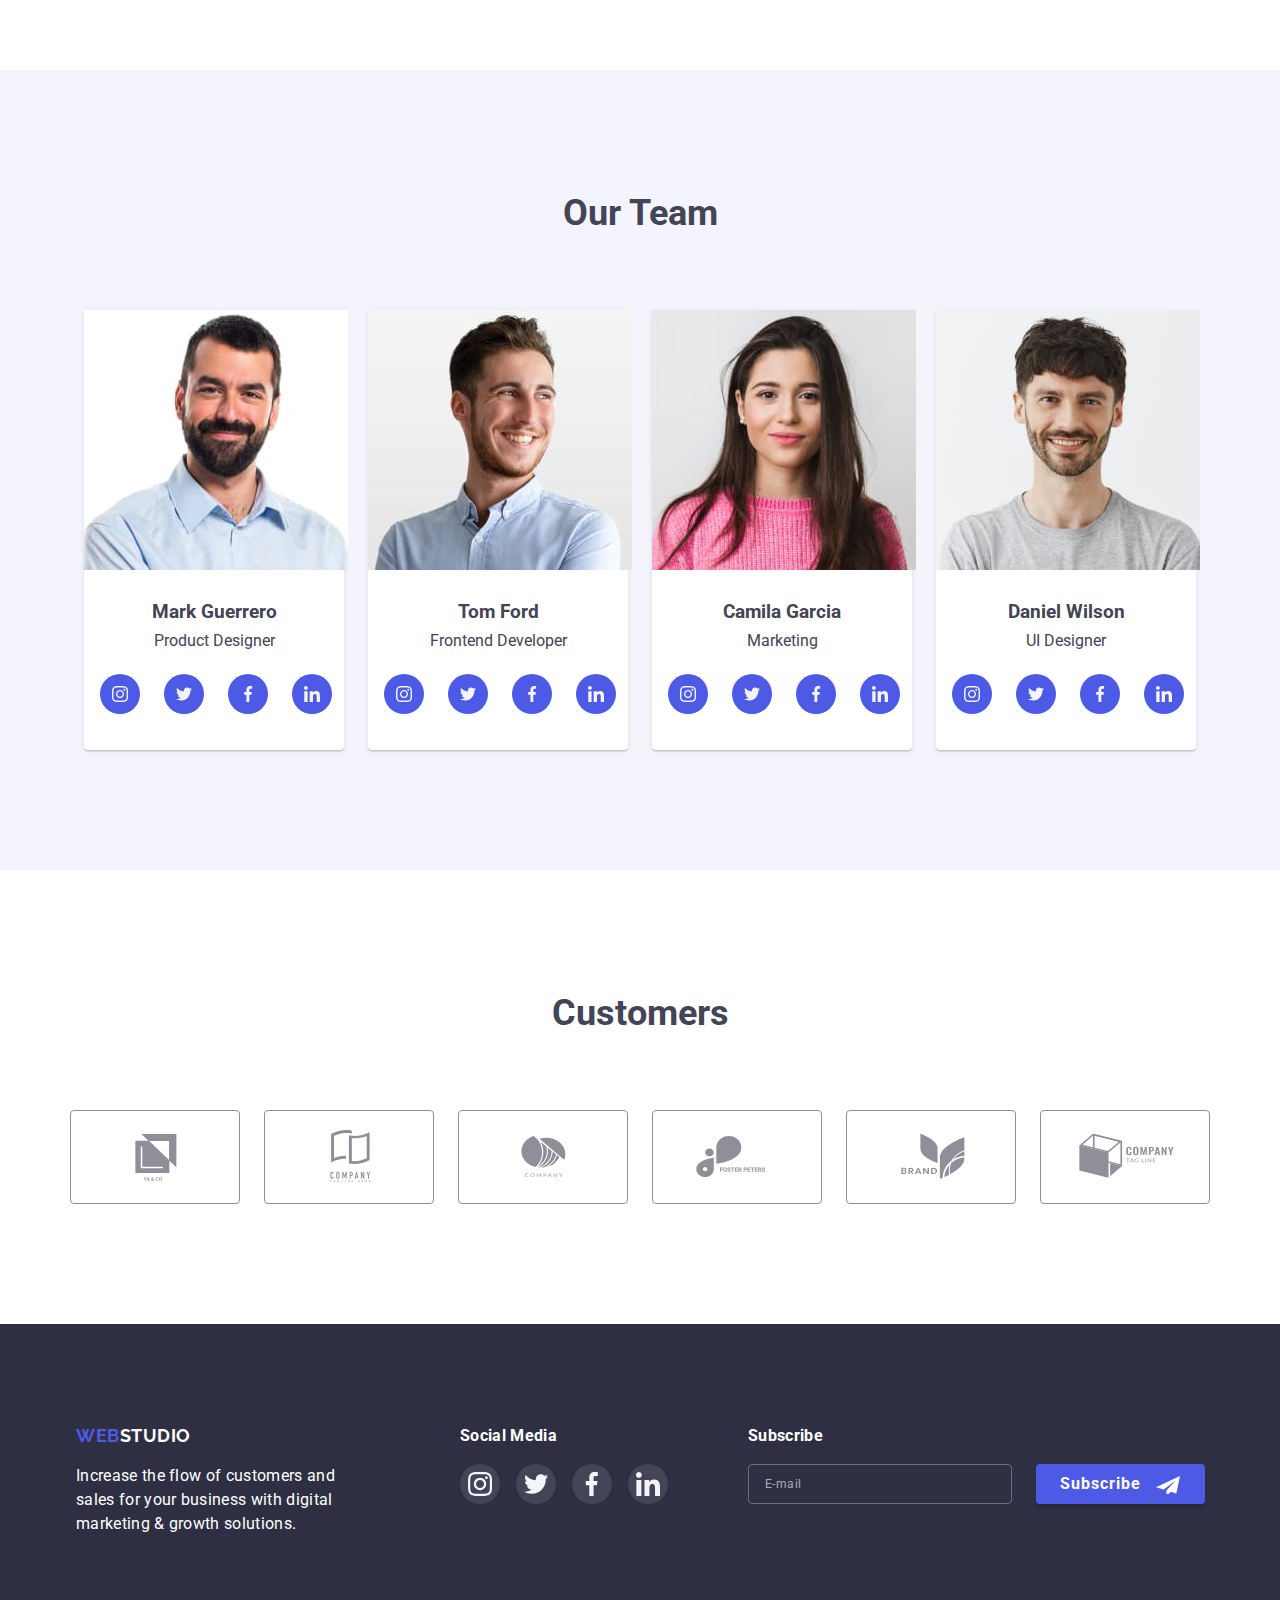
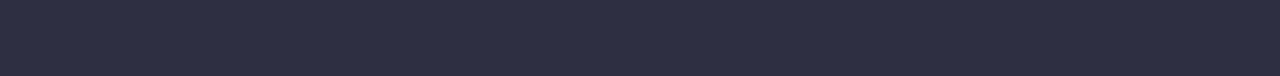
==== commit 47bf3239: "edited hamburger menu" ====
--- a/index.html
+++ b/index.html
@@ -12,7 +12,7 @@
   <link rel="stylesheet" href="https://cdnjs.cloudflare.com/ajax/libs/modern-normalize/1.1.0/modern-normalize.min.css">
   <link rel="stylesheet" href="./css/styles.css" />
   </head>
-  <body>
+  <body class="body-no-scroll is-open">
     <!--header begins-->
     
     <header class="header">
@@ -22,58 +22,67 @@
           <a href="./index.html"
             class="logo"><span class="blue-logo">Web</span>Studio</a
           >
-          <button type="button" class="menu-button is-open" data-menu-button
-          aria-expanded="false"
-          >
-            <svg class="button-cross-icon" width="32" height="22"
-            aria-label="Mobile menu switcher">
-              <use class="icon-menu" href="./images/icons.svg#icon-menu"></use>
-              <use class="icon-cross" href="./images/icons.svg#icon-modal-cross"></use>
-            </svg>
-          </button>
-          <div class="menu-container is-open" data-menu>
-              <ul class="menu-container-items list">
-                
-                <li><a class="menu-container-pages" href="./index.html">Studio</a></li>
-                <li><a class="menu-container-pages" href="./portfolio.html">Portfolio</a></li>
-                <li><a class="menu-container-pages" href="">Contacts</a></li>
-              </ul>
-              <a class="menu-container-phone" href="href=tel:+11(000)111-11-11">+11(000)111-11-11</a>
-              <a class="menu-container-email" href="mailto:info@devstudio.com">info@devstudio.com</a>
-              <ul class="menu-social-icons list">
-                <li class="social-icon">
-                  <a href="" class="social-icons-link">
-                    <svg class="social-icon-illustration" width="16" height="16">
-                      <use href="./images/icons.svg#icon-instagram"></use>
-                    </svg>
-                </a>
-
-                <li class="social-icon">
-                  <a href="" class="social-icons-link">
-                    <svg class="social-icon-illustration" width="16" height="16">
-                      <use href="./images/icons.svg#icon-twitter"></use>
-                    </svg>
-                </a>
-                </li>
-
-                <li class="social-icon">
-                  <a href="" class="social-icons-link">
-                    <svg class="social-icon-illustration" width="16" height="16">
-                      <use href="./images/icons.svg#icon-facebook"></use>
-                    </svg>
-                </a>
-                </li>
-
-                <li class="social-icon">
-                  <a href="" class="social-icons-link">
-                    <svg class="social-icon-illustration" width="16" height="16">
-                      <use href="./images/icons.svg#icon-linkedin"></use>
-                    </svg>
-                </a>
-                </li>
-
-              </ul>
-            </div>
+
+          <!--Mobile menu begins-->
+          
+            <button type="button" class="menu-button is-open" data-menu-button
+            aria-expanded="false"
+            >
+              <svg class="button-cross-icon" width="32" height="22"
+              aria-label="Mobile menu switcher">
+                <use class="icon-menu" href="./images/icons.svg#icon-menu"></use>
+                <use class="icon-cross" href="./images/icons.svg#icon-modal-cross"></use>
+              </svg>
+            </button>
+            <div class="menu-container" data-menu>
+                <div class="menu-container-flex">
+                  <ul class="menu-container-items list">
+                    
+                    <li><a class="menu-container-pages" href="./index.html">Studio</a></li>
+                    <li><a class="menu-container-pages" href="./portfolio.html">Portfolio</a></li>
+                    <li><a class="menu-container-pages" href="">Contacts</a></li>
+                  </ul>
+                  <a class="menu-container-phone" href="href=tel:+11(000)111-11-11">+11(000)111-11-11</a>
+                  <a class="menu-container-email" href="mailto:info@devstudio.com">info@devstudio.com</a>
+                  <ul class="menu-social-icons list">
+                    <li class="social-icon">
+                      <a href="" class="social-icons-link">
+                        <svg class="social-icon-illustration" width="16" height="16">
+                          <use href="./images/icons.svg#icon-instagram"></use>
+                        </svg>
+                    </a>
+    
+                    <li class="social-icon">
+                      <a href="" class="social-icons-link">
+                        <svg class="social-icon-illustration" width="16" height="16">
+                          <use href="./images/icons.svg#icon-twitter"></use>
+                        </svg>
+                    </a>
+                    </li>
+    
+                    <li class="social-icon">
+                      <a href="" class="social-icons-link">
+                        <svg class="social-icon-illustration" width="16" height="16">
+                          <use href="./images/icons.svg#icon-facebook"></use>
+                        </svg>
+                    </a>
+                    </li>
+    
+                    <li class="social-icon">
+                      <a href="" class="social-icons-link">
+                        <svg class="social-icon-illustration" width="16" height="16">
+                          <use href="./images/icons.svg#icon-linkedin"></use>
+                        </svg>
+                    </a>
+                    </li>
+                  </ul>  
+                </div>
+                </div>
+        
+
+            <!--Mobile menu ends -->
+
+
           <ul class="list main-navigation">
             <li class="main-navigation-link active"><a href="./portfolio.html">Studio</a></li>
             <li class="main-navigation-link"><a href="./portfolio.html">Portfolio</a></li>
@@ -84,6 +93,7 @@
           <a href="mailto:info@devstudio.com">info@devstudio.com</a>
           <a href="tel:+11(000)111-11-11">+11 (000) 111-11-11</a>
         </div>
+        
         
     </div>
     </header>
@@ -170,23 +180,26 @@
         <ul class="list services">
           <li>
             <img
-              width="360"
+              srcset="./images/imac-with-dashboard@2x.jpg 2x"
               src="./images/imac-with-dashboard.jpg"
               alt="imac with dashboard"
+              width="360"
             />
           </li>
           <li>
             <img
-              width="360"
+              srcset="./images/set-of-iphone-screens@2x.jpg 2x"
               src="./images/set-of-iphone-screens.jpg"
               alt="set of iphone screens"
+              width="360"
             />
           </li>
           <li>
             <img
-              width="360"
+              srcset="./images/iphone-with-hand@2x.jpg 2x"
               src="./images/iphone-with-hand.jpg"
               alt="iphone with hand.jpg"
+              width="360"
             />
           </li>
         </ul>
@@ -203,6 +216,7 @@
           <ul class="list our-team-list">
             <li class="our-team-member">
               <img
+                srcset="./images/mark-guerrero@2x.jpg 2x"
                 width="264"
                 height="260"
                 src="./images/mark-guerrero.jpeg"
@@ -248,8 +262,9 @@
             </li>
             <li class="our-team-member">
               <img
+                srcset="./images/tom-ford@2x.jpg 2x"
+                height="260"
                 width="264"
-                height="260"
                 src="./images/tom-ford.jpeg"
                 alt="tom ford"
               />
@@ -293,8 +308,9 @@
             </li>
             <li class="our-team-member">
               <img
+                srcset="./images/camila-garcia@2x.jpg 2x"
+                height="260"
                 width="264"
-                height="260"
                 src="./images/camila-garcia.jpeg"
                 alt="camila garcia"
               />
@@ -338,8 +354,9 @@
             </li>
             <li class="our-team-member">
               <img
+                srcset="./images/daniel-wilson@2x.jpg 2x"
+                height="260"
                 width="264"
-                height="260"
                 src="./images/daniel-wilson.jpeg"
                 alt="daniel wilso"
               />
--- a/css/styles.css
+++ b/css/styles.css
@@ -17,6 +17,15 @@
   font-size: 16px;
 }
 
+.is-open .body-no-scroll {
+  height: 100vh;
+  width: 100vw;
+  touch-action: none;
+  -webkit-overflow-scrolling: none;
+  overflow: hidden;
+  overscroll-behavior: none;
+}
+
 .container {
   max-width: 1158px;
   margin: 0 auto;
@@ -66,8 +75,7 @@
     padding: 96px 0 96px 0;
   }
 
-/*General Responsive styles ends*/
-
+  /*General Responsive styles ends*/
 }
 
 .section-no-padding {
@@ -116,12 +124,18 @@
   position: absolute;
   top: 0;
   left: 0;
-  width: 100%;
+  width: 100vw;
   height: 100vh;
   background-color: var(--primary-background-color);
   padding: 40px;
 }
 
+.menu-container-flex{
+  display: flex;
+  flex-direction: column;
+  justify-content: space-between;
+}
+
 .menu-button {
   cursor: pointer;
   z-index: 2;
@@ -129,6 +143,7 @@
 
 .menu-container.is-open {
   display: block;
+  position: fixed;
   z-index: 1;
 }
 
@@ -195,7 +210,6 @@
     0px 1px 1px rgba(46, 47, 66, 0.16), 0px 1px 6px rgba(46, 47, 66, 0.08);
 }
 .site-navigation {
-  /* display: flex; */
   align-items: center;
   justify-content: space-between;
 }
@@ -208,16 +222,29 @@
 
 /*Mobile Menu*/
 
+.menu-container {
+  position: absolute;
+  overflow-y: scroll;
+}
+
+.mobile-menu-container {
+  position: fixed;
+}
+
 .menu-button .icon-cross {
+  display: block;
+}
+
+.menu-button .icon-menu {
   display: none;
 }
 
 .menu-button.is-open .icon-cross {
+  display: none;
+}
+
+.menu-button.is-open .icon-menu {
   display: block;
-}
-
-.menu-button.is-open .icon-menu {
-  display: none;
 }
 
 /*Buttons*/
@@ -367,7 +394,6 @@
 
 /*Benefits*/
 .benefits {
-  /* display: flex; */
   padding-left: 0;
   gap: 24px;
 }
@@ -383,7 +409,6 @@
 
 /*What we are doing*/
 .services {
-  /* display: flex; */
   padding-left: 0;
 }
 
@@ -418,7 +443,6 @@
 /*Hero*/
 
 .hero {
-  /* display: flex; */
   align-items: center;
   padding: 192px 0 192px 0;
   color: var(--primary-background-color);
@@ -428,13 +452,65 @@
       rgba(46, 47, 66, 0.7),
       rgba(46, 47, 66, 0.7)
     ),
-    url(../images/people-office.jpeg);
+    url(../images/hero-bcg-mobile.jpeg);
   background-blend-mode: multiply;
   background-repeat: no-repeat;
   background-size: cover;
   background-position: center;
-  max-width: 1600px;
+  min-width: 480px;
   margin: 0 auto;
+}
+
+@media screen and (min-device-pixel-ratio: 2) and (max-width: 480px),
+  screen and (min-resolution: 192dpi) and (max-width: 480px),
+  screen and (min-resolution: 2dppx) and (max-width: 480px) {
+  .hero {
+    background-image: linear-gradient(
+        to right,
+        rgba(46, 47, 66, 0.7),
+        rgba(46, 47, 66, 0.7)
+      ),
+      url(../images/hero-bcg-mobile@2x.jpeg);
+  }
+}
+
+@media screen and (min-device-pixel-ratio: 2) and (min-width: 480px),
+  screen and (min-resolution: 192dpi) and (min-width: 480px),
+  screen and (min-resolution: 2dppx) and (min-width: 480px) {
+  .hero {
+    background-image: linear-gradient(
+        to right,
+        rgba(46, 47, 66, 0.7),
+        rgba(46, 47, 66, 0.7)
+      ),
+      url(../images/hero-bcg-mobile@2x.jpeg);
+  }
+}
+
+@media screen and (min-device-pixel-ratio: 2) and (min-width: 768px),
+  screen and (min-resolution: 192dpi) and (min-width: 768px),
+  screen and (min-resolution: 2dppx) and (min-width: 768px) {
+  .hero {
+    background-image: linear-gradient(
+        to right,
+        rgba(46, 47, 66, 0.7),
+        rgba(46, 47, 66, 0.7)
+      ),
+      url(../images/hero-bcg-tablet@2x.jpeg);
+  }
+}
+
+@media screen and (min-device-pixel-ratio: 2) and (min-width: 1200px),
+  screen and (min-resolution: 192dpi) and (min-width: 1200px),
+  screen and (min-resolution: 2dppx) and (min-width: 1200px) {
+  .hero {
+    background-image: linear-gradient(
+        to right,
+        rgba(46, 47, 66, 0.7),
+        rgba(46, 47, 66, 0.7)
+      ),
+      url(../images/people-office@2x.jpg);
+  }
 }
 
 .hero-title {
@@ -472,7 +548,6 @@
 }
 
 .our-team-list {
-  /* display: flex; */
   padding-left: 0;
 }
 
@@ -514,7 +589,6 @@
 
 /*Footer*/
 footer {
-  /* display: flex; */
   align-items: center;
 }
 .footer-wrap {
@@ -529,6 +603,7 @@
 
 .footer-social-icons {
   display: flex;
+  justify-content: center;
   gap: 16px;
   padding-left: 0;
 }
@@ -902,13 +977,8 @@
 .portfolio-menu {
   display: inline-flex;
   padding-left: 0;
-  /* justify-content: center; */
-  margin-bottom: 72px;
-}
-
-/* .portfolio-menu li {
-  margin-right: 24px;
-} */
+  margin-bottom: 48px;
+}
 
 /*Portfolio works*/
 .portfolio-items {
@@ -979,26 +1049,32 @@
 
 /*Responsive design: Media - up to 480px*/
 
-@media screen and (max-width: 479px){
+@media screen and (max-width: 480px) {
   .main-navigation {
     display: none;
   }
-  
+
   .contacts {
     display: none;
   }
-  
-  .portfolio-menu {
-    flex-wrap: wrap;
-    max-width: 263px;
-    gap: 16px;
-    margin-left: 16px;
+
+  .section-no-top-padding {
+    display: none;
   }
 }
 
 /*Responsive design: Media - from 480px*/
 
 @media screen and (min-width: 480px) {
+  .hero {
+    background-image: linear-gradient(
+        to right,
+        rgba(46, 47, 66, 0.7),
+        rgba(46, 47, 66, 0.7)
+      ),
+      url(../images/hero-bcg-mobile.jpeg);
+  }
+
   .main-navigation {
     display: none;
   }
@@ -1051,7 +1127,7 @@
     display: inline-block;
     border: 1px solid #8e8f99;
     border-radius: 4px;
-    padding: 16px 32px;
+    padding: 16px 40px;
     transition: border 250ms cubic-bezier(0.4, 0, 0.2, 1);
   }
 
@@ -1123,13 +1199,33 @@
 
   .portfolio-menu {
     flex-wrap: wrap;
-    width: 263px;
+    width: 320px;
     gap: 16px;
-    margin-left: 16px;
-  }
-}
+  }
+}
+
+/*Responsive design: Media - from 768px*/
 
 @media screen and (min-width: 768px) {
+  .hero {
+    background-image: linear-gradient(
+        to right,
+        rgba(46, 47, 66, 0.7),
+        rgba(46, 47, 66, 0.7)
+      ),
+      url(../images/hero-bcg-tablet.jpeg);
+  }
+
+  .hero {
+    padding: 112px 0;
+  }
+
+  .hero-title {
+    font-size: 56px;
+    line-height: 1.07;
+    margin-bottom: 40px;
+  }
+
   .menu-button {
     display: none;
   }
@@ -1150,6 +1246,11 @@
     display: flex;
     flex-direction: column;
     gap: 4px;
+  }
+
+  .contacts a {
+    font-size: 12px;
+    line-height: 1.33;
   }
 
   .active a::after {
@@ -1185,9 +1286,20 @@
     margin: 0 auto;
   }
 
+  .customer-logo-element {
+    padding: 16px 32px;
+  }
+
   .portfolio-menu {
     display: flex;
+    justify-content: center;
     gap: 24px;
+    width: 100%;
+    margin-bottom: 64px;
+  }
+
+  .portfolio-items {
+    row-gap: 72px;
   }
 
   .portfolio-card {
@@ -1210,7 +1322,7 @@
   }
 
   .footer-wrap {
-    padding-left: 108px;
+    padding: 0 93px 0 93px;
   }
 
   .footer-wrap-row {
@@ -1247,12 +1359,37 @@
 /*Responsive design: Media - 1200px*/
 
 @media screen and (min-width: 1200px) {
+  .hero {
+    padding: 188px 0;
+    background-image: linear-gradient(
+        to right,
+        rgba(46, 47, 66, 0.7),
+        rgba(46, 47, 66, 0.7)
+      ),
+      url(../images/people-office.jpeg);
+    background-blend-mode: multiply;
+    background-repeat: no-repeat;
+    background-size: cover;
+    background-position: center;
+    max-width: 1600px;
+    margin: 0 auto;
+  }
+
+  .hero-title {
+    margin-bottom: 48px;
+  }
+
   .active a::after {
     bottom: -100%;
   }
 
-  .contacts {  
+  .contacts {
     flex-direction: row;
+  }
+
+  .contacts a {
+    font-size: 16px;
+    line-height: 1.5;
   }
 
   .benefits li {
@@ -1286,31 +1423,33 @@
 
   .footer-wrap {
     flex-direction: row;
-    padding-left: 0;
-  }
-
-  .footer-wrap-row{
+    justify-content: space-between;
+    padding: 0;
+  }
+
+  .footer-wrap-row {
     gap: 120px;
   }
 
-  footer p{
+  footer p {
     margin-bottom: 0;
   }
 
-  .footer-text{
-    margin-bottom: 0;;
-  }
-
-  .footer-form-subscribe{
+  .footer-text {
+    margin-bottom: 0;
+  }
+
+  .footer-form-subscribe {
     align-self: flex-start;
-    margin-right: 0;;
+    margin-right: 0;
+    margin-left: 80px;
   }
 
   .section-no-top-padding {
     display: flex;
   }
 
-  .services{
+  .services {
     display: flex;
   }
 
